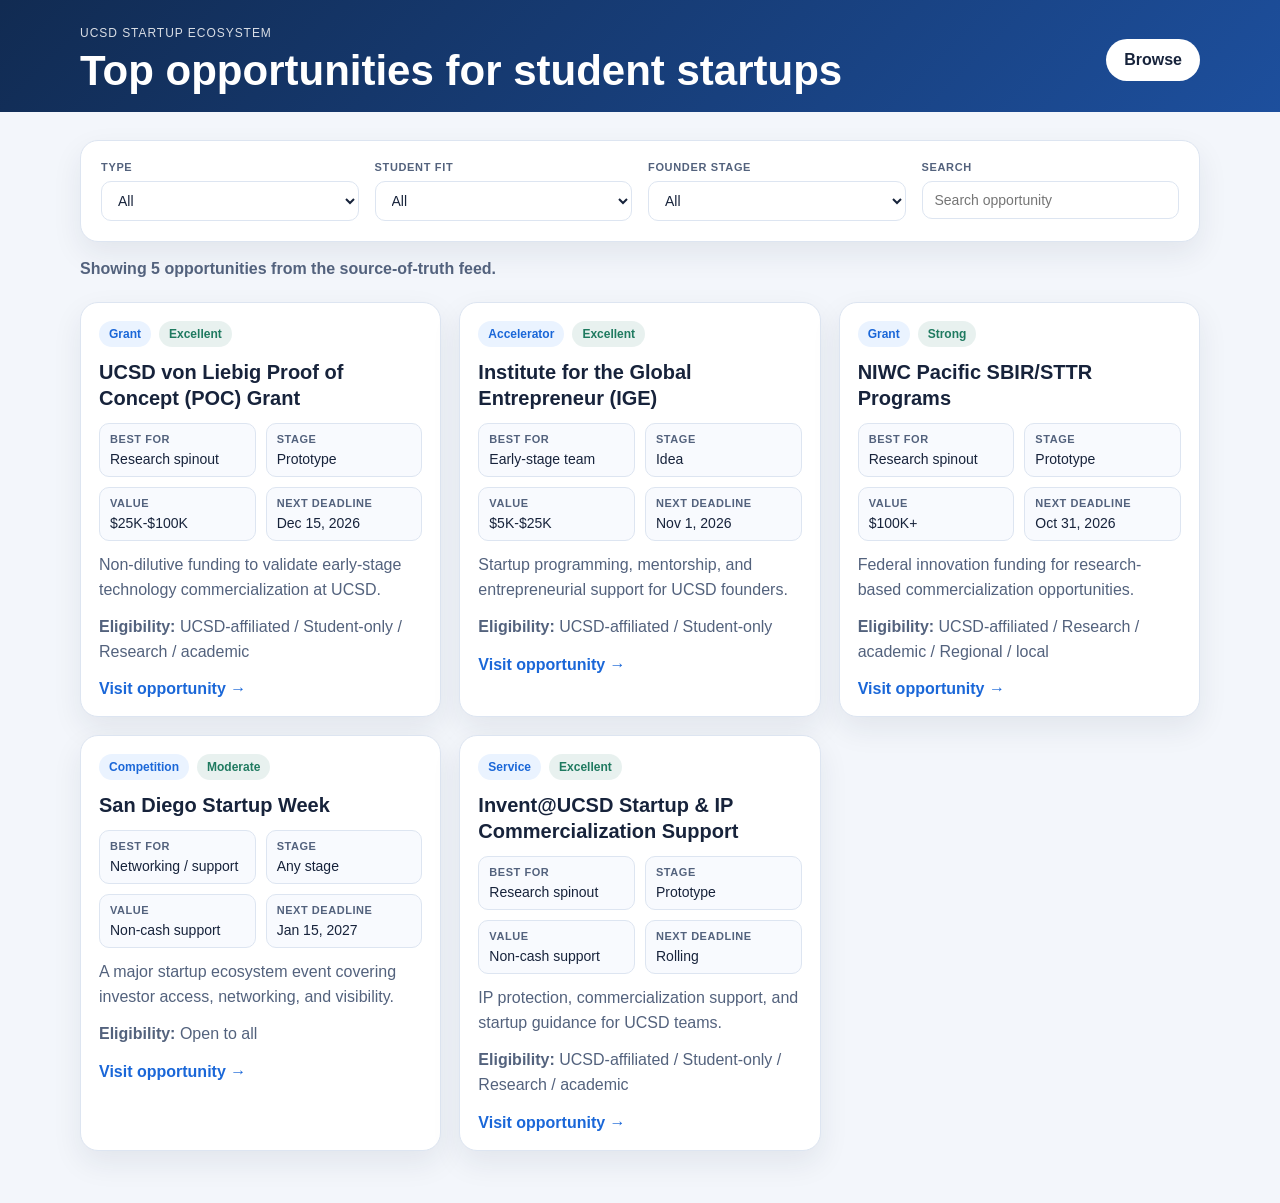
==== index.html @ 56bc6156 "Move Pages site files to repo root" ====
<!DOCTYPE html>
<html lang="en">
  <head>
    <meta charset="UTF-8" />
    <meta name="viewport" content="width=device-width, initial-scale=1.0" />
    <title>UCSD Startup Opportunities</title>
    <meta
      name="description"
      content="Top startup funding, accelerator, and resource opportunities for UCSD student founders."
    />
    <link rel="stylesheet" href="styles.css" />
  </head>
  <body>
    <header class="topbar">
      <div class="container topbar-inner">
        <div>
          <p class="eyebrow">UCSD Startup Ecosystem</p>
          <h1>Top opportunities for student startups</h1>
        </div>
        <a class="button" href="#opportunities">Browse</a>
      </div>
    </header>

    <main class="container">
      <section class="panel controls" aria-label="Opportunity filters">
        <div class="control-group">
          <label for="typeFilter">Type</label>
          <select id="typeFilter">
            <option value="all">All</option>
          </select>
        </div>

        <div class="control-group">
          <label for="fitFilter">Student fit</label>
          <select id="fitFilter">
            <option value="all">All</option>
            <option value="Excellent">Excellent</option>
            <option value="Strong">Strong</option>
            <option value="Moderate">Moderate</option>
          </select>
        </div>

        <div class="control-group">
          <label for="stageFilter">Founder stage</label>
          <select id="stageFilter">
            <option value="all">All</option>
            <option value="Idea">Idea</option>
            <option value="Prototype">Prototype</option>
            <option value="Traction">Traction</option>
            <option value="Any stage">Any stage</option>
          </select>
        </div>

        <div class="control-group">
          <label for="searchInput">Search</label>
          <input id="searchInput" type="text" placeholder="Search opportunity" />
        </div>
      </section>

      <div id="status" class="status" aria-live="polite"></div>
      <section id="opportunities" class="cards" aria-live="polite"></section>
    </main>

    <script src="app.js"></script>
  </body>
</html>
---- styles.css ----
:root {
  --bg: #f3f6fb;
  --panel: #ffffff;
  --ink: #17233b;
  --muted: #53627d;
  --line: #dde5f1;
  --accent: #1a67d8;
  --accent-soft: #eaf3ff;
  --success: #1f7a60;
  --shadow: 0 12px 30px rgba(22, 34, 58, 0.08);
}

* { box-sizing: border-box; }

html { scroll-behavior: smooth; }

body {
  margin: 0;
  font-family: Arial, Helvetica, sans-serif;
  background: var(--bg);
  color: var(--ink);
}

.container {
  width: min(1120px, calc(100% - 32px));
  margin: 0 auto;
}

.topbar {
  background: linear-gradient(135deg, #112b52, #1d4f9d);
  color: white;
  padding: 26px 0 18px;
}

.topbar-inner {
  display: flex;
  align-items: center;
  justify-content: space-between;
  gap: 18px;
}

.eyebrow {
  margin: 0 0 8px;
  text-transform: uppercase;
  letter-spacing: 0.08em;
  font-size: 12px;
  opacity: 0.84;
}

h1 {
  margin: 0;
  font-size: clamp(28px, 4vw, 42px);
  line-height: 1.1;
}

.button {
  display: inline-block;
  text-decoration: none;
  background: white;
  color: var(--ink);
  font-weight: 700;
  border-radius: 999px;
  padding: 12px 18px;
}

main {
  padding: 28px 0 52px;
}

.panel {
  background: var(--panel);
  border: 1px solid var(--line);
  border-radius: 18px;
  box-shadow: var(--shadow);
}

.controls {
  display: grid;
  grid-template-columns: repeat(4, minmax(170px, 1fr));
  gap: 16px;
  padding: 20px;
  margin-bottom: 18px;
}

.control-group {
  display: flex;
  flex-direction: column;
  gap: 8px;
}

label {
  font-size: 11px;
  font-weight: 700;
  letter-spacing: 0.06em;
  text-transform: uppercase;
  color: var(--muted);
}

select, input {
  width: 100%;
  padding: 10px 12px;
  border: 1px solid var(--line);
  border-radius: 10px;
  background: white;
  color: var(--ink);
  font-size: 14px;
}

.status {
  min-height: 24px;
  color: var(--muted);
  font-weight: 600;
  margin-bottom: 18px;
}

.cards {
  display: grid;
  grid-template-columns: repeat(auto-fit, minmax(280px, 1fr));
  gap: 18px;
}

.card {
  background: var(--panel);
  border: 1px solid var(--line);
  border-radius: 18px;
  padding: 18px;
  box-shadow: var(--shadow);
}

.tag-row {
  display: flex;
  flex-wrap: wrap;
  gap: 8px;
  margin-bottom: 12px;
}

.tag {
  display: inline-flex;
  align-items: center;
  padding: 6px 10px;
  border-radius: 999px;
  font-size: 12px;
  font-weight: 700;
  background: var(--accent-soft);
  color: var(--accent);
}

.tag.success {
  background: rgba(31, 122, 96, 0.1);
  color: var(--success);
}

.card h2 {
  margin: 0 0 12px;
  font-size: 20px;
  line-height: 1.3;
}

.meta {
  display: grid;
  grid-template-columns: repeat(2, minmax(0, 1fr));
  gap: 10px;
  margin: 12px 0;
}

.meta div {
  background: #f8fafe;
  border: 1px solid var(--line);
  border-radius: 10px;
  padding: 9px 10px;
  font-size: 14px;
}

.meta strong {
  display: block;
  margin-bottom: 6px;
  color: var(--muted);
  font-size: 11px;
  letter-spacing: 0.05em;
  text-transform: uppercase;
}

.card p {
  margin: 12px 0 0;
  color: var(--muted);
  line-height: 1.55;
}

.card a {
  display: inline-block;
  margin-top: 16px;
  color: var(--accent);
  font-weight: 700;
  text-decoration: none;
}

.empty {
  background: var(--panel);
  border: 1px solid var(--line);
  border-radius: 18px;
  padding: 24px;
  color: var(--muted);
  box-shadow: var(--shadow);
}

@media (max-width: 720px) {
  .controls { grid-template-columns: 1fr; }
  .topbar-inner {
    flex-direction: column;
    align-items: flex-start;
  }
}
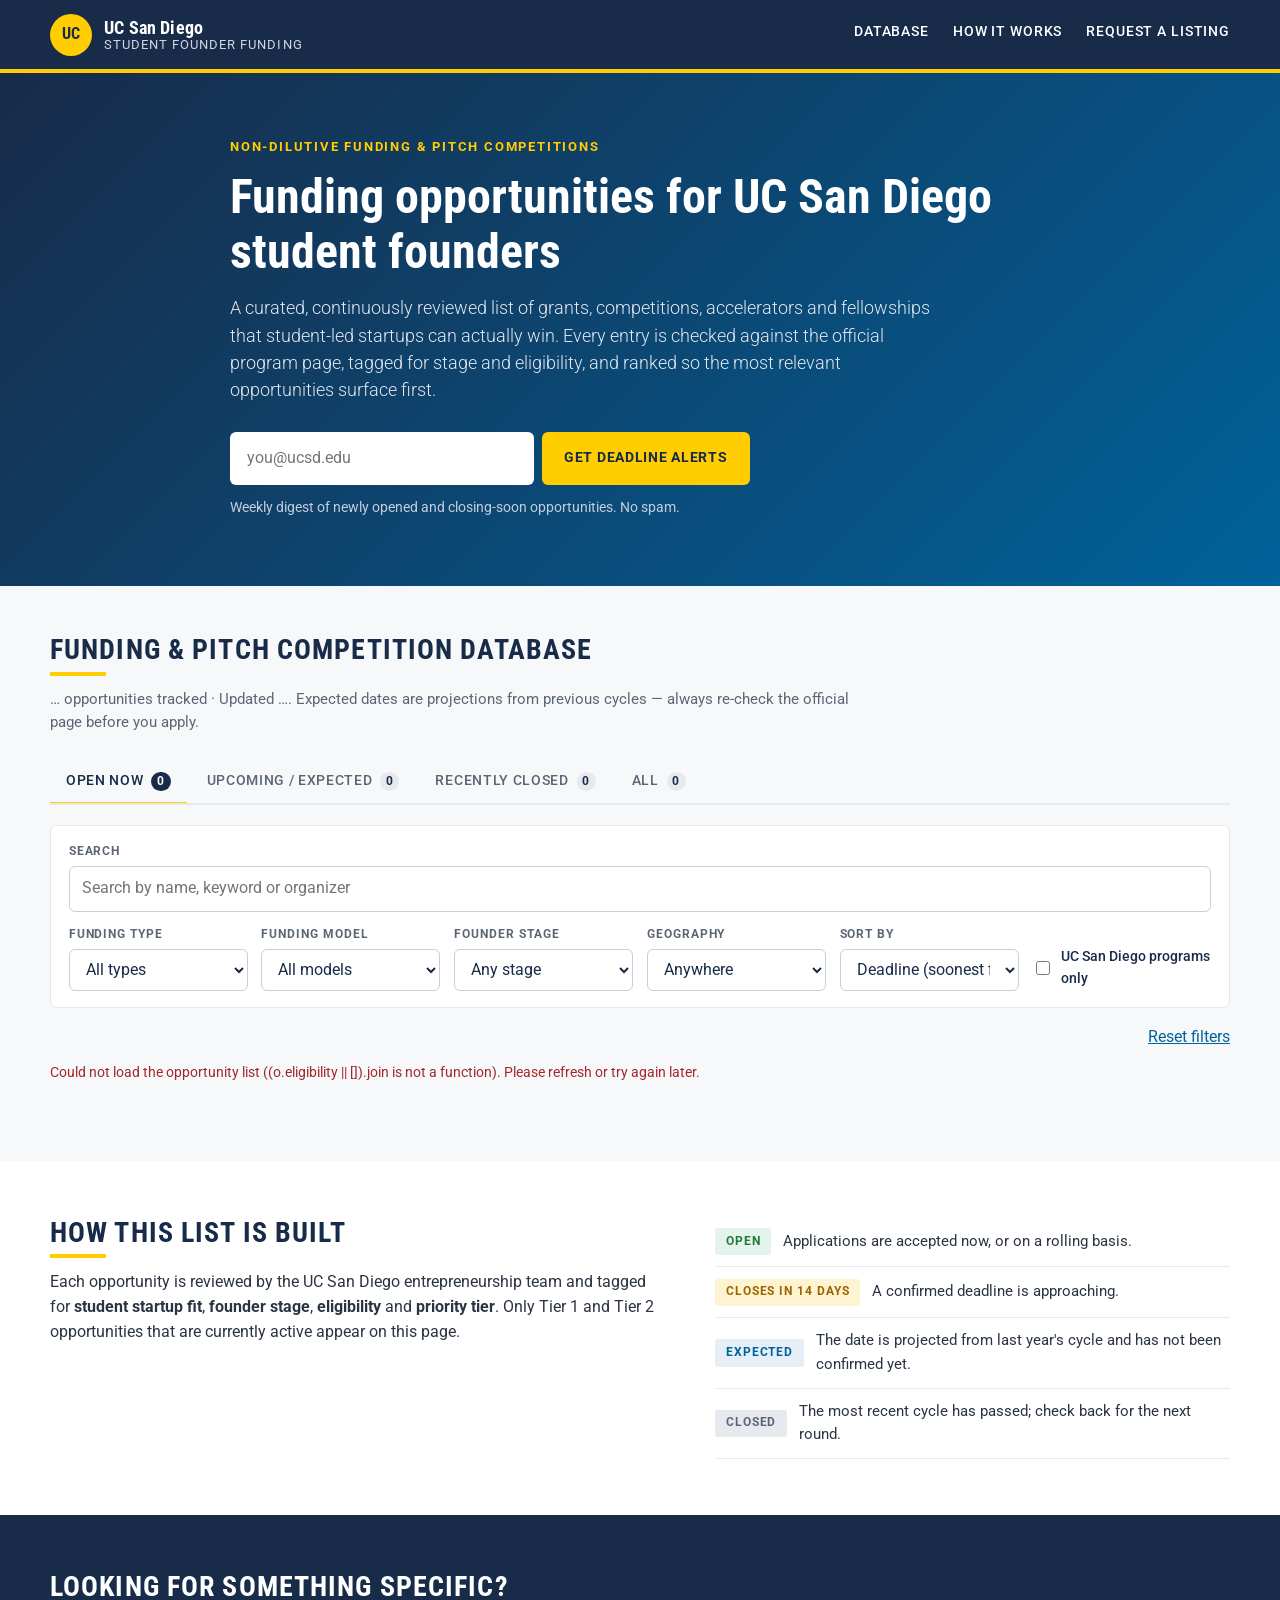
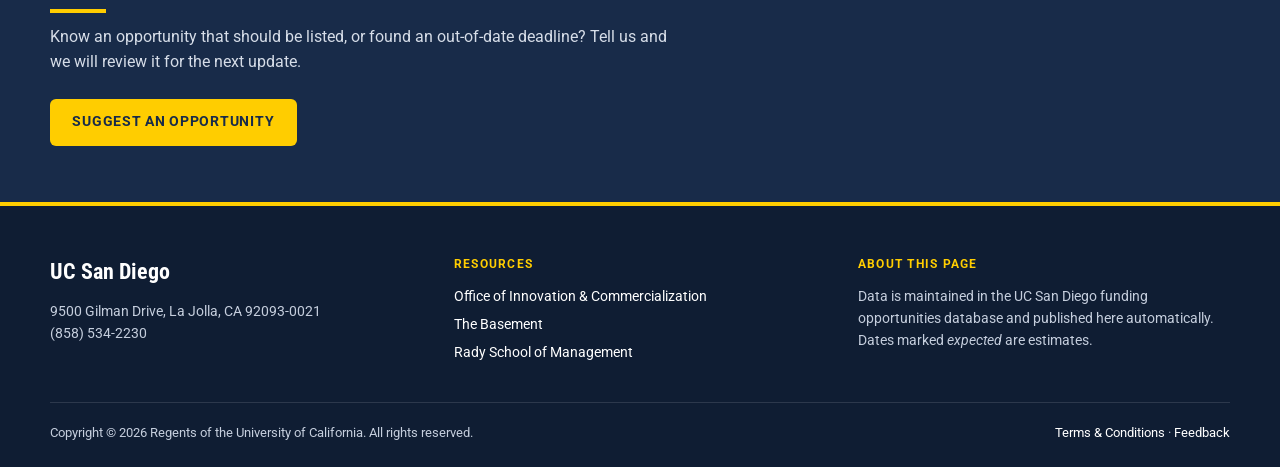
==== commit cfae906e: "Redesign site with UC San Diego branding and StudentFounderHQ-style database view; add real data exp" ====
--- a/index.html
+++ b/index.html
@@ -1,66 +1,163 @@
 <!DOCTYPE html>
 <html lang="en">
-  <head>
-    <meta charset="UTF-8" />
-    <meta name="viewport" content="width=device-width, initial-scale=1.0" />
-    <title>UCSD Startup Opportunities</title>
-    <meta
-      name="description"
-      content="Top startup funding, accelerator, and resource opportunities for UCSD student founders."
-    />
-    <link rel="stylesheet" href="styles.css" />
-  </head>
-  <body>
-    <header class="topbar">
+<head>
+  <meta charset="UTF-8" />
+  <meta name="viewport" content="width=device-width, initial-scale=1.0" />
+  <title>Student Founder Funding Opportunities | UC San Diego</title>
+  <meta name="description" content="Curated grants, pitch competitions, accelerators and fellowships for UC San Diego student founders. Updated from the UC San Diego opportunities database." />
+  <link rel="preconnect" href="https://fonts.googleapis.com" />
+  <link href="https://fonts.googleapis.com/css2?family=Roboto:wght@300;400;500;700&family=Roboto+Condensed:wght@400;700&display=swap" rel="stylesheet" />
+  <link rel="stylesheet" href="styles.css" />
+</head>
+<body>
+  <a class="skip-link" href="#database">Skip to opportunities</a>
+
+  <header class="site-header">
+    <div class="topbar">
       <div class="container topbar-inner">
-        <div>
-          <p class="eyebrow">UCSD Startup Ecosystem</p>
-          <h1>Top opportunities for student startups</h1>
-        </div>
-        <a class="button" href="#opportunities">Browse</a>
+        <a class="brand" href="https://ucsd.edu" target="_blank" rel="noopener">
+          <span class="brand-mark" aria-hidden="true">UC</span>
+          <span class="brand-text"><strong>UC San Diego</strong><span>Student Founder Funding</span></span>
+        </a>
+        <nav class="topnav" aria-label="Primary">
+          <a href="#database">Database</a>
+          <a href="#how-it-works">How it works</a>
+          <a href="#request">Request a listing</a>
+        </nav>
       </div>
-    </header>
+    </div>
+  </header>
 
-    <main class="container">
-      <section class="panel controls" aria-label="Opportunity filters">
-        <div class="control-group">
-          <label for="typeFilter">Type</label>
-          <select id="typeFilter">
-            <option value="all">All</option>
-          </select>
+  <section class="hero">
+    <div class="container hero-inner">
+      <p class="hero-kicker">Non-dilutive funding &amp; pitch competitions</p>
+      <h1>Funding opportunities for UC San Diego student founders</h1>
+      <p class="hero-lead">
+        A curated, continuously reviewed list of grants, competitions, accelerators and fellowships that
+        student-led startups can actually win. Every entry is checked against the official program page,
+        tagged for stage and eligibility, and ranked so the most relevant opportunities surface first.
+      </p>
+      <form class="signup" id="signupForm" action="#" novalidate>
+        <label class="sr-only" for="signupEmail">Email address</label>
+        <input id="signupEmail" type="email" placeholder="you@ucsd.edu" autocomplete="email" required />
+        <button type="submit">Get deadline alerts</button>
+      </form>
+      <p class="hero-note" id="signupNote">Weekly digest of newly opened and closing-soon opportunities. No spam.</p>
+    </div>
+  </section>
+
+  <main>
+    <section id="database" class="database">
+      <div class="container">
+        <div class="section-head">
+          <h2>Funding &amp; Pitch Competition Database</h2>
+          <p class="section-meta">
+            <span id="trackedCount">…</span> opportunities tracked · Updated <span id="updatedAt">…</span>.
+            Expected dates are projections from previous cycles — always re-check the official page before you apply.
+          </p>
         </div>
 
-        <div class="control-group">
-          <label for="fitFilter">Student fit</label>
-          <select id="fitFilter">
-            <option value="all">All</option>
-            <option value="Excellent">Excellent</option>
-            <option value="Strong">Strong</option>
-            <option value="Moderate">Moderate</option>
-          </select>
+        <div class="status-tabs" role="tablist" aria-label="Opportunity status">
+          <button class="tab is-active" role="tab" data-status="open" aria-selected="true">Open now <span class="count" id="countOpen">0</span></button>
+          <button class="tab" role="tab" data-status="upcoming" aria-selected="false">Upcoming / expected <span class="count" id="countUpcoming">0</span></button>
+          <button class="tab" role="tab" data-status="closed" aria-selected="false">Recently closed <span class="count" id="countClosed">0</span></button>
+          <button class="tab" role="tab" data-status="all" aria-selected="false">All <span class="count" id="countAll">0</span></button>
         </div>
 
-        <div class="control-group">
-          <label for="stageFilter">Founder stage</label>
-          <select id="stageFilter">
-            <option value="all">All</option>
-            <option value="Idea">Idea</option>
-            <option value="Prototype">Prototype</option>
-            <option value="Traction">Traction</option>
-            <option value="Any stage">Any stage</option>
-          </select>
+        <div class="toolbar">
+          <div class="field field-search">
+            <label for="searchInput">Search</label>
+            <input id="searchInput" type="search" placeholder="Search by name, keyword or organizer" />
+          </div>
+          <div class="field">
+            <label for="typeFilter">Funding type</label>
+            <select id="typeFilter"><option value="">All types</option></select>
+          </div>
+          <div class="field">
+            <label for="modelFilter">Funding model</label>
+            <select id="modelFilter"><option value="">All models</option></select>
+          </div>
+          <div class="field">
+            <label for="stageFilter">Founder stage</label>
+            <select id="stageFilter"><option value="">Any stage</option></select>
+          </div>
+          <div class="field">
+            <label for="geoFilter">Geography</label>
+            <select id="geoFilter"><option value="">Anywhere</option></select>
+          </div>
+          <div class="field">
+            <label for="sortSelect">Sort by</label>
+            <select id="sortSelect">
+              <option value="deadline">Deadline (soonest first)</option>
+              <option value="relevance">Relevance to UCSD students</option>
+              <option value="amount">Funding amount (highest)</option>
+              <option value="title">Name (A–Z)</option>
+            </select>
+          </div>
+          <div class="field field-toggle">
+            <label class="checkbox"><input type="checkbox" id="ucsdOnly" /> UC San Diego programs only</label>
+          </div>
         </div>
 
-        <div class="control-group">
-          <label for="searchInput">Search</label>
-          <input id="searchInput" type="text" placeholder="Search opportunity" />
+        <div class="results-bar">
+          <p id="resultsCount" class="results-count">Loading…</p>
+          <button class="link-button" id="resetFilters" type="button">Reset filters</button>
         </div>
-      </section>
 
-      <div id="status" class="status" aria-live="polite"></div>
-      <section id="opportunities" class="cards" aria-live="polite"></section>
-    </main>
+        <div id="status" class="status" role="status" aria-live="polite"></div>
+        <div id="opportunities" class="cards" aria-live="polite"></div>
+      </div>
+    </section>
 
-    <script src="app.js"></script>
-  </body>
+    <section id="how-it-works" class="how">
+      <div class="container how-grid">
+        <div>
+          <h2>How this list is built</h2>
+          <p>Each opportunity is reviewed by the UC San Diego entrepreneurship team and tagged for <strong>student startup fit</strong>, <strong>founder stage</strong>, <strong>eligibility</strong> and <strong>priority tier</strong>. Only Tier 1 and Tier 2 opportunities that are currently active appear on this page.</p>
+        </div>
+        <ul class="how-list">
+          <li><span class="badge badge-open">Open</span> Applications are accepted now, or on a rolling basis.</li>
+          <li><span class="badge badge-soon">Closes in 14 days</span> A confirmed deadline is approaching.</li>
+          <li><span class="badge badge-expected">Expected</span> The date is projected from last year's cycle and has not been confirmed yet.</li>
+          <li><span class="badge badge-closed">Closed</span> The most recent cycle has passed; check back for the next round.</li>
+        </ul>
+      </div>
+    </section>
+
+    <section id="request" class="request">
+      <div class="container request-inner">
+        <h2>Looking for something specific?</h2>
+        <p>Know an opportunity that should be listed, or found an out-of-date deadline? Tell us and we will review it for the next update.</p>
+        <a class="button button-gold" href="mailto:innovation@ucsd.edu?subject=Funding%20opportunity%20suggestion">Suggest an opportunity</a>
+      </div>
+    </section>
+  </main>
+
+  <footer class="site-footer">
+    <div class="container footer-grid">
+      <div>
+        <p class="footer-brand">UC San Diego</p>
+        <p>9500 Gilman Drive, La Jolla, CA 92093-0021<br />(858) 534-2230</p>
+      </div>
+      <div>
+        <p class="footer-heading">Resources</p>
+        <ul>
+          <li><a href="https://innovation.ucsd.edu" target="_blank" rel="noopener">Office of Innovation &amp; Commercialization</a></li>
+          <li><a href="https://thebasement.ucsd.edu" target="_blank" rel="noopener">The Basement</a></li>
+          <li><a href="https://rady.ucsd.edu" target="_blank" rel="noopener">Rady School of Management</a></li>
+        </ul>
+      </div>
+      <div>
+        <p class="footer-heading">About this page</p>
+        <p>Data is maintained in the UC San Diego funding opportunities database and published here automatically. Dates marked <em>expected</em> are estimates.</p>
+      </div>
+    </div>
+    <div class="container footer-legal">
+      <p>Copyright © 2026 Regents of the University of California. All rights reserved.</p>
+      <p><a href="https://ucsd.edu/about/terms-of-use.html" target="_blank" rel="noopener">Terms &amp; Conditions</a> · <a href="https://ucsd.edu/about/feedback.html" target="_blank" rel="noopener">Feedback</a></p>
+    </div>
+  </footer>
+
+  <script src="app.js"></script>
+</body>
 </html>
--- a/styles.css
+++ b/styles.css
@@ -1,212 +1,214 @@
+/* UC San Diego brand palette (ucsd.edu) */
 :root {
-  --bg: #f3f6fb;
-  --panel: #ffffff;
-  --ink: #17233b;
-  --muted: #53627d;
-  --line: #dde5f1;
-  --accent: #1a67d8;
-  --accent-soft: #eaf3ff;
-  --success: #1f7a60;
-  --shadow: 0 12px 30px rgba(22, 34, 58, 0.08);
+  --ucsd-navy: #182b49;
+  --ucsd-navy-dark: #0f1d33;
+  --ucsd-blue: #00629b;
+  --ucsd-blue-light: #006a96;
+  --ucsd-gold: #ffcd00;
+  --ucsd-yellow: #f2c000;
+  --ucsd-sand: #f5f0e1;
+  --ucsd-gray-100: #f7f8fa;
+  --ucsd-gray-200: #e6e9ee;
+  --ucsd-gray-400: #9aa3b0;
+  --ucsd-gray-600: #5c6675;
+  --ucsd-gray-800: #2b3442;
+  --text: #182b49;
+  --success: #1f7a3d;
+  --success-bg: #e5f4ea;
+  --warning: #9a6400;
+  --warning-bg: #fff4d1;
+  --danger: #a1272b;
+  --danger-bg: #fbe8e9;
+  --muted: #5c6675;
+  --radius: 6px;
+  --shadow: 0 1px 3px rgba(24, 43, 73, 0.08), 0 6px 18px rgba(24, 43, 73, 0.06);
+  --font-body: "Roboto", "Helvetica Neue", Arial, sans-serif;
+  --font-heading: "Roboto Condensed", "Roboto", Arial, sans-serif;
 }
 
 * { box-sizing: border-box; }
-
 html { scroll-behavior: smooth; }
-
 body {
   margin: 0;
-  font-family: Arial, Helvetica, sans-serif;
-  background: var(--bg);
-  color: var(--ink);
-}
-
-.container {
-  width: min(1120px, calc(100% - 32px));
-  margin: 0 auto;
-}
-
-.topbar {
-  background: linear-gradient(135deg, #112b52, #1d4f9d);
-  color: white;
-  padding: 26px 0 18px;
-}
-
-.topbar-inner {
-  display: flex;
-  align-items: center;
-  justify-content: space-between;
-  gap: 18px;
-}
-
-.eyebrow {
-  margin: 0 0 8px;
-  text-transform: uppercase;
-  letter-spacing: 0.08em;
-  font-size: 12px;
-  opacity: 0.84;
-}
-
-h1 {
-  margin: 0;
-  font-size: clamp(28px, 4vw, 42px);
-  line-height: 1.1;
-}
-
-.button {
-  display: inline-block;
-  text-decoration: none;
-  background: white;
-  color: var(--ink);
-  font-weight: 700;
-  border-radius: 999px;
-  padding: 12px 18px;
-}
-
-main {
-  padding: 28px 0 52px;
-}
-
-.panel {
-  background: var(--panel);
-  border: 1px solid var(--line);
-  border-radius: 18px;
-  box-shadow: var(--shadow);
-}
-
-.controls {
-  display: grid;
-  grid-template-columns: repeat(4, minmax(170px, 1fr));
-  gap: 16px;
-  padding: 20px;
-  margin-bottom: 18px;
-}
-
-.control-group {
-  display: flex;
-  flex-direction: column;
-  gap: 8px;
-}
-
-label {
-  font-size: 11px;
-  font-weight: 700;
-  letter-spacing: 0.06em;
-  text-transform: uppercase;
-  color: var(--muted);
-}
-
-select, input {
-  width: 100%;
-  padding: 10px 12px;
-  border: 1px solid var(--line);
-  border-radius: 10px;
-  background: white;
-  color: var(--ink);
-  font-size: 14px;
-}
-
-.status {
-  min-height: 24px;
-  color: var(--muted);
-  font-weight: 600;
-  margin-bottom: 18px;
-}
-
-.cards {
-  display: grid;
-  grid-template-columns: repeat(auto-fit, minmax(280px, 1fr));
-  gap: 18px;
-}
-
+  font-family: var(--font-body);
+  color: var(--text);
+  background: #fff;
+  line-height: 1.55;
+  -webkit-font-smoothing: antialiased;
+}
+a { color: var(--ucsd-blue); }
+a:hover { color: var(--ucsd-navy); }
+h1, h2, h3 { font-family: var(--font-heading); margin: 0; line-height: 1.15; }
+p { margin: 0 0 0.75rem; }
+ul { margin: 0; padding: 0; list-style: none; }
+button, input, select { font: inherit; }
+
+.container { width: min(1180px, 100% - 2.5rem); margin: 0 auto; }
+.sr-only { position: absolute; width: 1px; height: 1px; overflow: hidden; clip: rect(0 0 0 0); white-space: nowrap; }
+.skip-link { position: absolute; left: -999px; top: 0; background: var(--ucsd-gold); color: var(--ucsd-navy); padding: 0.5rem 1rem; z-index: 100; }
+.skip-link:focus { left: 0; }
+
+/* Header */
+.site-header { background: var(--ucsd-navy); border-bottom: 4px solid var(--ucsd-gold); }
+.topbar-inner { display: flex; align-items: center; justify-content: space-between; gap: 1.5rem; padding: 0.85rem 0; }
+.brand { display: flex; align-items: center; gap: 0.75rem; color: #fff; text-decoration: none; }
+.brand-mark {
+  display: inline-flex; align-items: center; justify-content: center;
+  width: 42px; height: 42px; border-radius: 50%;
+  background: var(--ucsd-gold); color: var(--ucsd-navy);
+  font-family: var(--font-heading); font-weight: 700; font-size: 1rem;
+}
+.brand-text { display: flex; flex-direction: column; line-height: 1.15; }
+.brand-text strong { font-family: var(--font-heading); font-size: 1.15rem; letter-spacing: 0.01em; }
+.brand-text span { font-size: 0.8rem; color: #cfd6e2; text-transform: uppercase; letter-spacing: 0.08em; }
+.topnav { display: flex; gap: 1.5rem; }
+.topnav a { color: #fff; text-decoration: none; font-size: 0.9rem; text-transform: uppercase; letter-spacing: 0.06em; font-weight: 500; padding-bottom: 2px; border-bottom: 2px solid transparent; }
+.topnav a:hover { border-bottom-color: var(--ucsd-gold); color: #fff; }
+
+/* Hero */
+.hero {
+  background: linear-gradient(135deg, var(--ucsd-navy) 0%, var(--ucsd-blue) 100%);
+  color: #fff;
+  padding: 4rem 0 3.5rem;
+}
+.hero-inner { max-width: 820px; }
+.hero-kicker { text-transform: uppercase; letter-spacing: 0.14em; font-size: 0.8rem; font-weight: 700; color: var(--ucsd-gold); margin-bottom: 0.75rem; }
+.hero h1 { font-size: clamp(2rem, 4vw, 3rem); font-weight: 700; margin-bottom: 1rem; }
+.hero-lead { font-size: 1.1rem; color: #e3e8f0; max-width: 700px; margin-bottom: 1.75rem; font-weight: 300; }
+.signup { display: flex; gap: 0.5rem; max-width: 520px; flex-wrap: wrap; }
+.signup input {
+  flex: 1 1 260px; padding: 0.8rem 1rem; border: 1px solid transparent; border-radius: var(--radius);
+  font-size: 1rem; color: var(--text);
+}
+.signup input:focus { outline: 3px solid var(--ucsd-gold); outline-offset: 1px; }
+.signup button, .button {
+  display: inline-block; padding: 0.8rem 1.4rem; border: none; border-radius: var(--radius);
+  background: var(--ucsd-gold); color: var(--ucsd-navy); font-weight: 700; cursor: pointer;
+  text-decoration: none; text-transform: uppercase; letter-spacing: 0.05em; font-size: 0.9rem;
+}
+.signup button:hover, .button:hover { background: #ffd93d; color: var(--ucsd-navy); }
+.hero-note { font-size: 0.85rem; color: #c5cedd; margin-top: 0.75rem; }
+.hero-note.is-success { color: var(--ucsd-gold); font-weight: 500; }
+
+/* Database section */
+.database { padding: 3rem 0 4rem; background: var(--ucsd-gray-100); }
+.section-head { margin-bottom: 1.5rem; }
+.section-head h2, .how h2, .request h2 {
+  font-size: 1.75rem; text-transform: uppercase; letter-spacing: 0.04em; color: var(--ucsd-navy);
+  position: relative; padding-bottom: 0.6rem; margin-bottom: 0.75rem;
+}
+.section-head h2::after, .how h2::after, .request h2::after {
+  content: ""; position: absolute; left: 0; bottom: 0; width: 56px; height: 4px; background: var(--ucsd-gold);
+}
+.section-meta { color: var(--muted); font-size: 0.95rem; max-width: 820px; }
+
+.status-tabs { display: flex; gap: 0.25rem; border-bottom: 2px solid var(--ucsd-gray-200); margin-bottom: 1.25rem; overflow-x: auto; }
+.tab {
+  background: none; border: none; border-bottom: 3px solid transparent; margin-bottom: -2px;
+  padding: 0.7rem 1rem; color: var(--muted); font-weight: 500; cursor: pointer; white-space: nowrap;
+  text-transform: uppercase; letter-spacing: 0.05em; font-size: 0.85rem;
+}
+.tab:hover { color: var(--ucsd-navy); }
+.tab.is-active { color: var(--ucsd-navy); border-bottom-color: var(--ucsd-gold); }
+.tab .count { display: inline-block; min-width: 1.6em; padding: 0 0.4em; margin-left: 0.35em; border-radius: 999px; background: var(--ucsd-gray-200); color: var(--ucsd-navy); font-size: 0.75rem; font-weight: 700; text-align: center; }
+.tab.is-active .count { background: var(--ucsd-navy); color: #fff; }
+
+.toolbar {
+  display: grid; grid-template-columns: repeat(auto-fit, minmax(170px, 1fr)); gap: 0.85rem;
+  background: #fff; border: 1px solid var(--ucsd-gray-200); border-radius: var(--radius); padding: 1rem 1.1rem;
+}
+.field { display: flex; flex-direction: column; gap: 0.3rem; }
+.field-search { grid-column: 1 / -1; }
+.field label { font-size: 0.75rem; text-transform: uppercase; letter-spacing: 0.08em; font-weight: 700; color: var(--ucsd-gray-600); }
+.field input, .field select {
+  padding: 0.6rem 0.75rem; border: 1px solid #c8cfd9; border-radius: var(--radius); background: #fff; color: var(--text);
+}
+.field input:focus, .field select:focus { outline: 2px solid var(--ucsd-blue); outline-offset: 1px; }
+.field-toggle { justify-content: flex-end; }
+.checkbox { display: flex; align-items: center; gap: 0.5rem; text-transform: none !important; letter-spacing: 0 !important; font-weight: 500 !important; font-size: 0.9rem !important; color: var(--text) !important; cursor: pointer; }
+.checkbox input { width: 1rem; height: 1rem; accent-color: var(--ucsd-navy); }
+
+.results-bar { display: flex; justify-content: space-between; align-items: center; margin: 1.1rem 0 0.75rem; }
+.results-count { margin: 0; color: var(--muted); font-size: 0.95rem; }
+.link-button { background: none; border: none; color: var(--ucsd-blue); cursor: pointer; text-decoration: underline; padding: 0; }
+.status { color: var(--muted); font-size: 0.9rem; margin-bottom: 0.75rem; }
+.status.is-error { color: var(--danger); }
+
+/* Cards */
+.cards { display: grid; gap: 1rem; }
 .card {
-  background: var(--panel);
-  border: 1px solid var(--line);
-  border-radius: 18px;
-  padding: 18px;
-  box-shadow: var(--shadow);
-}
-
-.tag-row {
-  display: flex;
-  flex-wrap: wrap;
-  gap: 8px;
-  margin-bottom: 12px;
-}
-
-.tag {
-  display: inline-flex;
-  align-items: center;
-  padding: 6px 10px;
-  border-radius: 999px;
-  font-size: 12px;
-  font-weight: 700;
-  background: var(--accent-soft);
-  color: var(--accent);
-}
-
-.tag.success {
-  background: rgba(31, 122, 96, 0.1);
-  color: var(--success);
-}
-
-.card h2 {
-  margin: 0 0 12px;
-  font-size: 20px;
-  line-height: 1.3;
-}
-
-.meta {
-  display: grid;
-  grid-template-columns: repeat(2, minmax(0, 1fr));
-  gap: 10px;
-  margin: 12px 0;
-}
-
-.meta div {
-  background: #f8fafe;
-  border: 1px solid var(--line);
-  border-radius: 10px;
-  padding: 9px 10px;
-  font-size: 14px;
-}
-
-.meta strong {
-  display: block;
-  margin-bottom: 6px;
-  color: var(--muted);
-  font-size: 11px;
-  letter-spacing: 0.05em;
-  text-transform: uppercase;
-}
-
-.card p {
-  margin: 12px 0 0;
-  color: var(--muted);
-  line-height: 1.55;
-}
-
-.card a {
-  display: inline-block;
-  margin-top: 16px;
-  color: var(--accent);
-  font-weight: 700;
-  text-decoration: none;
-}
-
-.empty {
-  background: var(--panel);
-  border: 1px solid var(--line);
-  border-radius: 18px;
-  padding: 24px;
-  color: var(--muted);
-  box-shadow: var(--shadow);
-}
-
-@media (max-width: 720px) {
-  .controls { grid-template-columns: 1fr; }
-  .topbar-inner {
-    flex-direction: column;
-    align-items: flex-start;
-  }
-}
+  background: #fff; border: 1px solid var(--ucsd-gray-200); border-left: 5px solid var(--ucsd-navy);
+  border-radius: var(--radius); padding: 1.35rem 1.5rem; box-shadow: var(--shadow);
+}
+.card.is-closed { border-left-color: var(--ucsd-gray-400); opacity: 0.85; }
+.card.is-soon { border-left-color: var(--ucsd-gold); }
+.card-head { display: flex; justify-content: space-between; align-items: flex-start; gap: 1rem; flex-wrap: wrap; }
+.card-title { font-size: 1.3rem; color: var(--ucsd-navy); }
+.card-title a { color: inherit; text-decoration: none; }
+.card-title a:hover { text-decoration: underline; }
+.card-org { color: var(--muted); font-size: 0.9rem; margin-top: 0.15rem; }
+.badge {
+  display: inline-block; padding: 0.3rem 0.65rem; border-radius: 3px; font-size: 0.72rem; font-weight: 700;
+  text-transform: uppercase; letter-spacing: 0.08em; white-space: nowrap;
+}
+.badge-open { background: var(--success-bg); color: var(--success); }
+.badge-soon { background: var(--warning-bg); color: var(--warning); }
+.badge-expected { background: #e6eef7; color: var(--ucsd-blue); }
+.badge-closed { background: var(--ucsd-gray-200); color: var(--ucsd-gray-600); }
+.badge-ucsd { background: var(--ucsd-navy); color: var(--ucsd-gold); }
+.badge-group { display: flex; gap: 0.4rem; flex-wrap: wrap; }
+
+.card-summary { margin: 0.85rem 0 1rem; color: var(--ucsd-gray-800); }
+
+.card-facts { display: grid; grid-template-columns: repeat(auto-fit, minmax(180px, 1fr)); gap: 0.75rem 1.5rem; padding: 0.9rem 0; border-top: 1px solid var(--ucsd-gray-200); border-bottom: 1px solid var(--ucsd-gray-200); }
+.fact-label { display: block; font-size: 0.7rem; text-transform: uppercase; letter-spacing: 0.1em; color: var(--ucsd-gray-600); font-weight: 700; margin-bottom: 0.15rem; }
+.fact-value { font-weight: 500; color: var(--ucsd-navy); }
+.fact-sub { display: block; font-size: 0.8rem; color: var(--muted); font-weight: 400; }
+
+.tags { display: flex; flex-wrap: wrap; gap: 0.4rem; margin: 0.9rem 0; }
+.tag { padding: 0.25rem 0.6rem; border-radius: 999px; background: var(--ucsd-gray-100); border: 1px solid var(--ucsd-gray-200); font-size: 0.78rem; color: var(--ucsd-gray-800); }
+.tag-model { background: #e6f2ea; border-color: #cfe5d6; color: var(--success); }
+.tag-fit { background: #fff6d6; border-color: #f2e3a3; color: var(--warning); }
+
+.eligibility h4 { margin: 0 0 0.4rem; font-size: 0.7rem; text-transform: uppercase; letter-spacing: 0.1em; color: var(--ucsd-gray-600); font-family: var(--font-body); }
+.eligibility ul { list-style: disc; padding-left: 1.2rem; color: var(--ucsd-gray-800); font-size: 0.93rem; }
+.eligibility li { margin-bottom: 0.2rem; }
+.eligibility li.is-hidden { display: none; }
+.eligibility-toggle { background: none; border: none; color: var(--ucsd-blue); cursor: pointer; padding: 0.2rem 0; font-size: 0.85rem; text-decoration: underline; }
+
+.card-foot { display: flex; justify-content: space-between; align-items: center; margin-top: 1rem; gap: 1rem; flex-wrap: wrap; }
+.card-link { font-weight: 700; color: var(--ucsd-blue); text-decoration: none; text-transform: uppercase; letter-spacing: 0.05em; font-size: 0.85rem; }
+.card-link:hover { text-decoration: underline; }
+.card-tier { font-size: 0.8rem; color: var(--muted); }
+
+.empty { background: #fff; border: 1px dashed var(--ucsd-gray-400); border-radius: var(--radius); padding: 2rem; text-align: center; color: var(--muted); }
+
+/* How it works */
+.how { padding: 3.5rem 0; background: #fff; }
+.how-grid { display: grid; grid-template-columns: 1.2fr 1fr; gap: 3rem; align-items: start; }
+.how p { color: var(--ucsd-gray-800); }
+.how-list li { display: flex; align-items: center; gap: 0.75rem; padding: 0.7rem 0; border-bottom: 1px solid var(--ucsd-gray-200); color: var(--ucsd-gray-800); font-size: 0.95rem; }
+.how-list .badge { flex-shrink: 0; }
+
+/* Request section */
+.request { background: var(--ucsd-navy); color: #fff; padding: 3.5rem 0; }
+.request h2 { color: #fff; }
+.request p { color: #d6dde8; max-width: 640px; margin-bottom: 1.5rem; }
+
+/* Footer */
+.site-footer { background: var(--ucsd-navy-dark); color: #c5cedd; font-size: 0.9rem; padding: 3rem 0 1.5rem; border-top: 4px solid var(--ucsd-gold); }
+.footer-grid { display: grid; grid-template-columns: repeat(auto-fit, minmax(240px, 1fr)); gap: 2rem; padding-bottom: 2rem; border-bottom: 1px solid rgba(255, 255, 255, 0.12); }
+.footer-brand { font-family: var(--font-heading); font-size: 1.4rem; color: #fff; font-weight: 700; }
+.footer-heading { text-transform: uppercase; letter-spacing: 0.1em; font-size: 0.78rem; font-weight: 700; color: var(--ucsd-gold); }
+.site-footer a { color: #fff; text-decoration: none; }
+.site-footer a:hover { text-decoration: underline; color: var(--ucsd-gold); }
+.site-footer li { margin-bottom: 0.35rem; }
+.footer-legal { display: flex; justify-content: space-between; flex-wrap: wrap; gap: 0.5rem; padding-top: 1.25rem; font-size: 0.82rem; }
+.footer-legal p { margin: 0; }
+
+@media (max-width: 760px) {
+  .topnav { display: none; }
+  .hero { padding: 3rem 0 2.5rem; }
+  .how-grid { grid-template-columns: 1fr; gap: 1.5rem; }
+  .card { padding: 1.1rem 1.1rem 1.1rem 1.2rem; }
+}
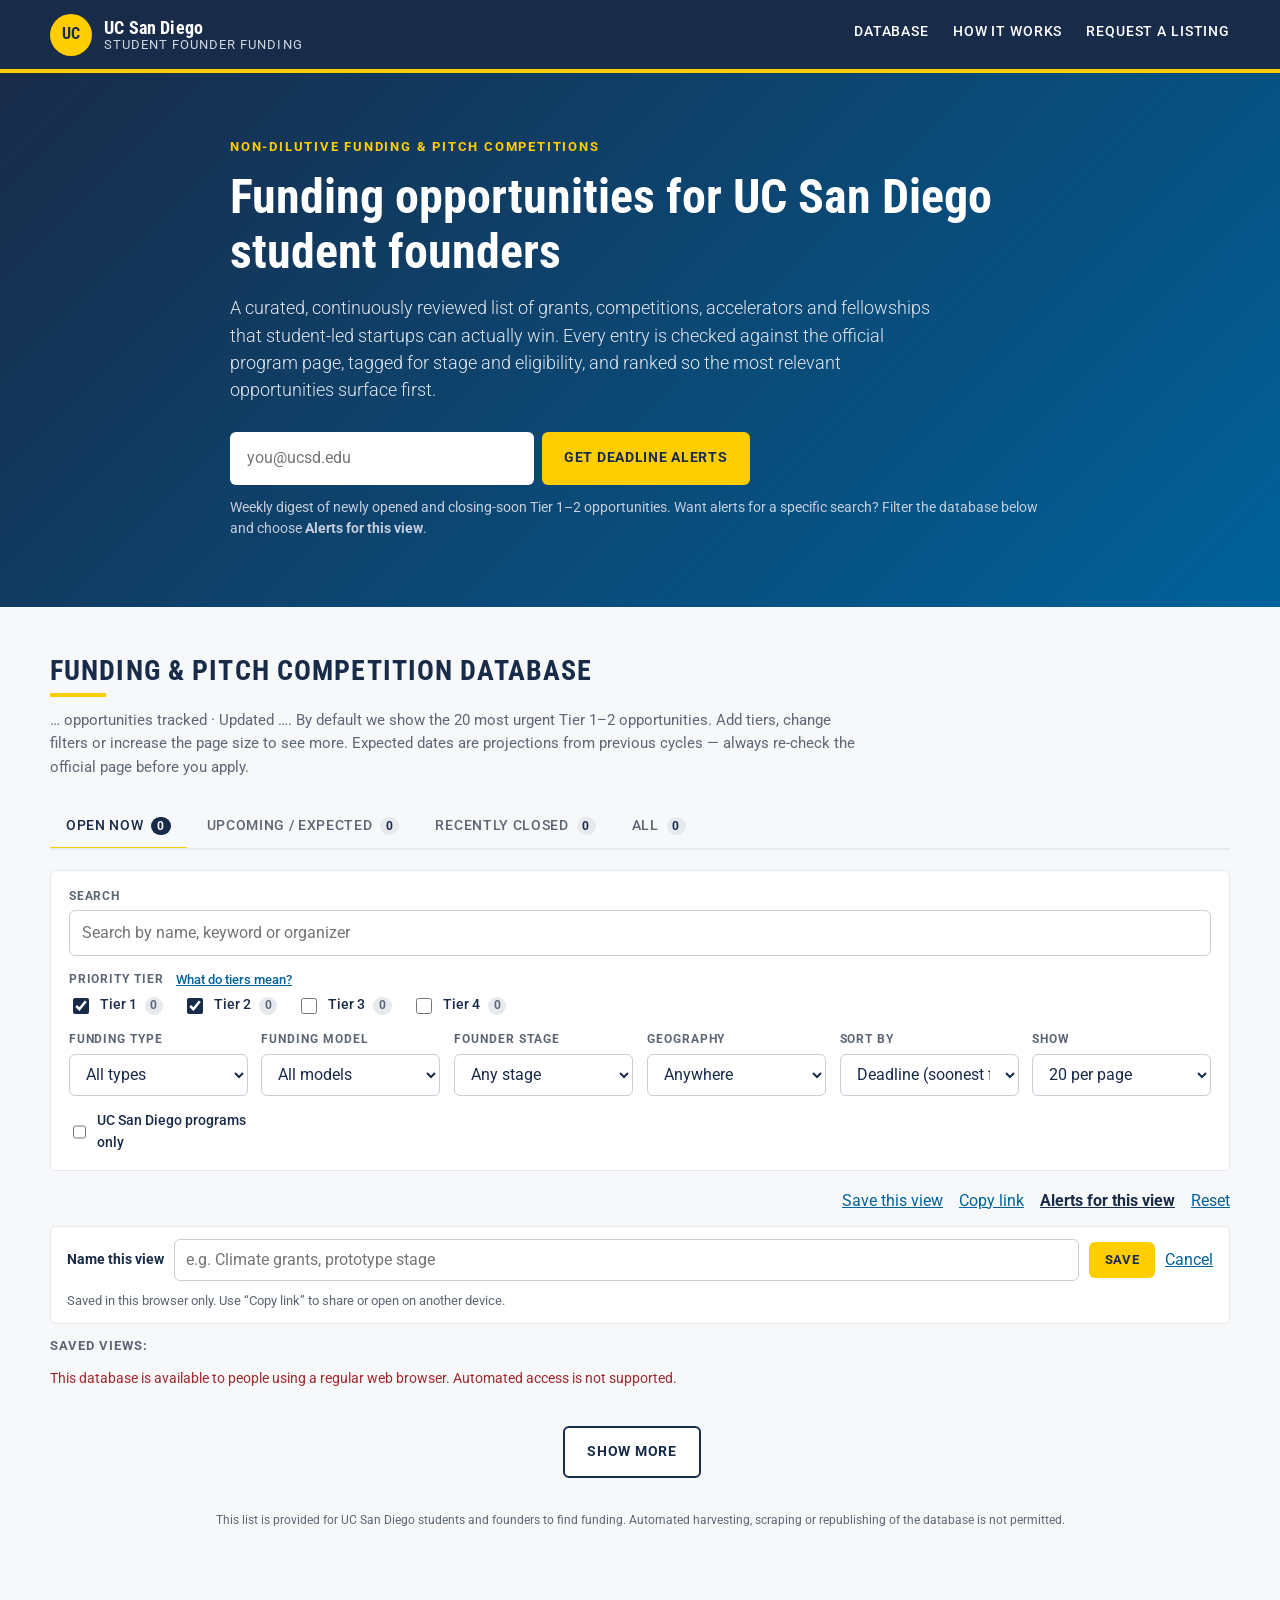
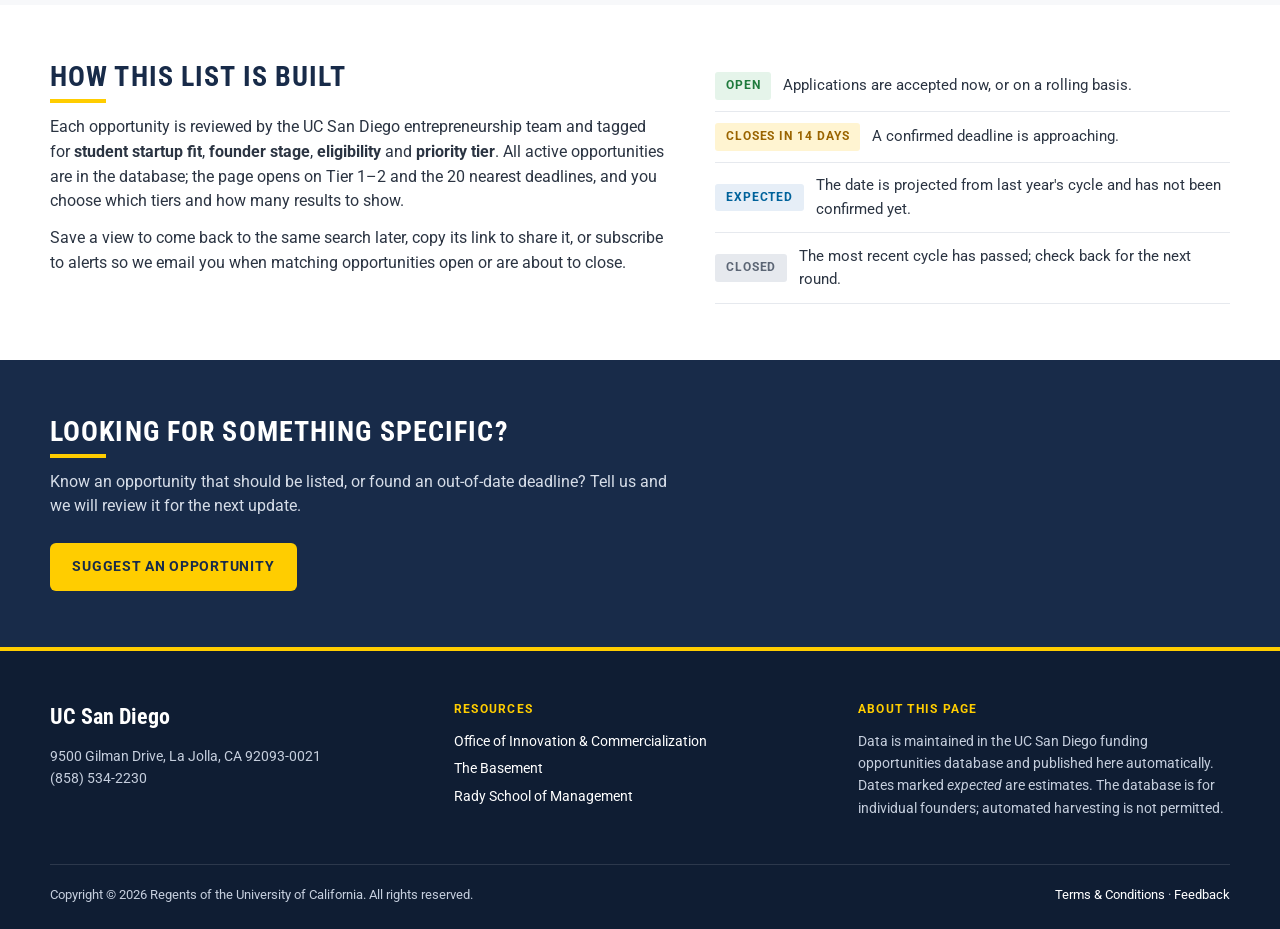
==== commit 024f04c2: "Show all tiers with tier selector, paging, saved views, alerts and scraping deterrents" ====
--- a/index.html
+++ b/index.html
@@ -42,7 +42,7 @@
         <input id="signupEmail" type="email" placeholder="you@ucsd.edu" autocomplete="email" required />
         <button type="submit">Get deadline alerts</button>
       </form>
-      <p class="hero-note" id="signupNote">Weekly digest of newly opened and closing-soon opportunities. No spam.</p>
+      <p class="hero-note" id="signupNote">Weekly digest of newly opened and closing-soon Tier 1–2 opportunities. Want alerts for a specific search? Filter the database below and choose <strong>Alerts for this view</strong>.</p>
     </div>
   </section>
 
@@ -53,6 +53,7 @@
           <h2>Funding &amp; Pitch Competition Database</h2>
           <p class="section-meta">
             <span id="trackedCount">…</span> opportunities tracked · Updated <span id="updatedAt">…</span>.
+            By default we show the 20 most urgent Tier 1–2 opportunities. Add tiers, change filters or increase the page size to see more.
             Expected dates are projections from previous cycles — always re-check the official page before you apply.
           </p>
         </div>
@@ -69,6 +70,28 @@
             <label for="searchInput">Search</label>
             <input id="searchInput" type="search" placeholder="Search by name, keyword or organizer" />
           </div>
+
+          <fieldset class="field field-tiers" id="tierFieldset">
+            <legend>Priority tier
+              <button type="button" class="help-button" id="tierHelpToggle" aria-expanded="false" aria-controls="tierHelp">What do tiers mean?</button>
+            </legend>
+            <div class="tier-options">
+              <label class="checkbox tier-option"><input type="checkbox" name="tier" value="1" checked /> Tier 1 <span class="count" id="countTier1">0</span></label>
+              <label class="checkbox tier-option"><input type="checkbox" name="tier" value="2" checked /> Tier 2 <span class="count" id="countTier2">0</span></label>
+              <label class="checkbox tier-option"><input type="checkbox" name="tier" value="3" /> Tier 3 <span class="count" id="countTier3">0</span></label>
+              <label class="checkbox tier-option"><input type="checkbox" name="tier" value="4" /> Tier 4 <span class="count" id="countTier4">0</span></label>
+            </div>
+            <div id="tierHelp" class="tier-help" hidden>
+              <p>Every opportunity is scored for <strong>student-startup fit</strong> (student/university focus, non-dilutive money, stage match, support offered) and placed in a tier. Tiers are a starting point, not a verdict — a Tier 3 program in your exact sector can beat a generic Tier 1.</p>
+              <dl class="tier-legend">
+                <div><dt><span class="tier-pill tier-1">Tier 1</span> Excellent fit</dt><dd>Built for student or university founders. Non-dilutive grants, prizes or accelerator funding with a clear stage match. Apply to these first.</dd></div>
+                <div><dt><span class="tier-pill tier-2">Tier 2</span> Strong fit</dt><dd>Students are clearly eligible and competitive, but the program is broader (regional, national or industry-wide) or the award is smaller.</dd></div>
+                <div><dt><span class="tier-pill tier-3">Tier 3</span> Moderate fit</dt><dd>Open to students but not focused on them. Often needs traction, a research base or a specific industry. Worth checking if it matches your sector.</dd></div>
+                <div><dt><span class="tier-pill tier-4">Tier 4</span> Secondary</dt><dd>Loosely related, equity-based, or aimed at later-stage or non-student teams. Included for completeness.</dd></div>
+              </dl>
+            </div>
+          </fieldset>
+
           <div class="field">
             <label for="typeFilter">Funding type</label>
             <select id="typeFilter"><option value="">All types</option></select>
@@ -94,6 +117,15 @@
               <option value="title">Name (A–Z)</option>
             </select>
           </div>
+          <div class="field">
+            <label for="pageSizeSelect">Show</label>
+            <select id="pageSizeSelect">
+              <option value="20">20 per page</option>
+              <option value="50">50 per page</option>
+              <option value="100">100 per page</option>
+              <option value="0">All matching</option>
+            </select>
+          </div>
           <div class="field field-toggle">
             <label class="checkbox"><input type="checkbox" id="ucsdOnly" /> UC San Diego programs only</label>
           </div>
@@ -101,19 +133,64 @@
 
         <div class="results-bar">
           <p id="resultsCount" class="results-count">Loading…</p>
-          <button class="link-button" id="resetFilters" type="button">Reset filters</button>
+          <div class="results-actions">
+            <button class="link-button" id="saveViewBtn" type="button">Save this view</button>
+            <button class="link-button" id="copyLinkBtn" type="button">Copy link</button>
+            <button class="link-button link-button-strong" id="alertsBtn" type="button">Alerts for this view</button>
+            <button class="link-button" id="resetFilters" type="button">Reset</button>
+          </div>
+        </div>
+
+        <form id="saveViewForm" class="save-view-form" hidden>
+          <label for="saveViewName">Name this view</label>
+          <input id="saveViewName" type="text" maxlength="60" placeholder="e.g. Climate grants, prototype stage" required />
+          <button type="submit" class="button button-small">Save</button>
+          <button type="button" class="link-button" id="saveViewCancel">Cancel</button>
+          <span class="form-hint">Saved in this browser only. Use “Copy link” to share or open on another device.</span>
+        </form>
+
+        <div id="savedViews" class="saved-views" hidden>
+          <span class="saved-views-label">Saved views:</span>
+          <div id="savedViewsList" class="saved-views-list"></div>
         </div>
 
         <div id="status" class="status" role="status" aria-live="polite"></div>
         <div id="opportunities" class="cards" aria-live="polite"></div>
+        <div class="pager" id="pager" hidden>
+          <button type="button" class="button button-outline" id="showMoreBtn">Show more</button>
+          <span class="pager-note" id="pagerNote"></span>
+        </div>
+        <p class="usage-note">This list is provided for UC San Diego students and founders to find funding. Automated harvesting, scraping or republishing of the database is not permitted.</p>
       </div>
     </section>
+
+    <dialog id="alertDialog" class="dialog" aria-labelledby="alertDialogTitle">
+      <form id="alertForm" method="dialog" novalidate>
+        <h3 id="alertDialogTitle">Get alerts for this view</h3>
+        <p class="dialog-lead">We will email you when opportunities matching your current filters open, are added, or are about to close.</p>
+        <p class="dialog-summary"><strong>Your view:</strong> <span id="alertViewSummary"></span></p>
+        <label for="alertEmail">Email</label>
+        <input id="alertEmail" type="email" autocomplete="email" placeholder="you@ucsd.edu" required />
+        <fieldset class="dialog-fieldset">
+          <legend>Notify me</legend>
+          <label class="checkbox"><input type="checkbox" name="alertKind" value="weekly" checked /> Weekly digest of matching opportunities</label>
+          <label class="checkbox"><input type="checkbox" name="alertKind" value="deadline" checked /> Deadline reminders (14 and 3 days before)</label>
+          <label class="checkbox"><input type="checkbox" name="alertKind" value="new" /> As soon as a new matching opportunity is added</label>
+        </fieldset>
+        <p class="form-error" id="alertError" role="alert"></p>
+        <div class="dialog-actions">
+          <button type="button" class="link-button" id="alertCancel">Cancel</button>
+          <button type="submit" class="button">Subscribe</button>
+        </div>
+      </form>
+    </dialog>
 
     <section id="how-it-works" class="how">
       <div class="container how-grid">
         <div>
           <h2>How this list is built</h2>
-          <p>Each opportunity is reviewed by the UC San Diego entrepreneurship team and tagged for <strong>student startup fit</strong>, <strong>founder stage</strong>, <strong>eligibility</strong> and <strong>priority tier</strong>. Only Tier 1 and Tier 2 opportunities that are currently active appear on this page.</p>
+          <p>Each opportunity is reviewed by the UC San Diego entrepreneurship team and tagged for <strong>student startup fit</strong>, <strong>founder stage</strong>, <strong>eligibility</strong> and <strong>priority tier</strong>. All active opportunities are in the database; the page opens on Tier 1–2 and the 20 nearest deadlines, and you choose which tiers and how many results to show.</p>
+          <p>Save a view to come back to the same search later, copy its link to share it, or subscribe to alerts so we email you when matching opportunities open or are about to close.</p>
         </div>
         <ul class="how-list">
           <li><span class="badge badge-open">Open</span> Applications are accepted now, or on a rolling basis.</li>
@@ -149,7 +226,7 @@
       </div>
       <div>
         <p class="footer-heading">About this page</p>
-        <p>Data is maintained in the UC San Diego funding opportunities database and published here automatically. Dates marked <em>expected</em> are estimates.</p>
+        <p>Data is maintained in the UC San Diego funding opportunities database and published here automatically. Dates marked <em>expected</em> are estimates. The database is for individual founders; automated harvesting is not permitted.</p>
       </div>
     </div>
     <div class="container footer-legal">
--- a/styles.css
+++ b/styles.css
@@ -128,11 +128,65 @@
 .checkbox { display: flex; align-items: center; gap: 0.5rem; text-transform: none !important; letter-spacing: 0 !important; font-weight: 500 !important; font-size: 0.9rem !important; color: var(--text) !important; cursor: pointer; }
 .checkbox input { width: 1rem; height: 1rem; accent-color: var(--ucsd-navy); }
 
-.results-bar { display: flex; justify-content: space-between; align-items: center; margin: 1.1rem 0 0.75rem; }
+/* Tier selector */
+.field-tiers { grid-column: 1 / -1; border: none; padding: 0; margin: 0; min-width: 0; }
+.field-tiers legend { display: flex; align-items: center; gap: 0.75rem; flex-wrap: wrap; padding: 0; margin-bottom: 0.3rem; font-size: 0.75rem; text-transform: uppercase; letter-spacing: 0.08em; font-weight: 700; color: var(--ucsd-gray-600); }
+.help-button { background: none; border: none; padding: 0; color: var(--ucsd-blue); text-decoration: underline; cursor: pointer; text-transform: none; letter-spacing: 0; font-weight: 500; font-size: 0.8rem; }
+.tier-options { display: flex; flex-wrap: wrap; gap: 0.5rem 1.25rem; }
+.tier-option .count { display: inline-block; min-width: 1.6em; padding: 0 0.4em; border-radius: 999px; background: var(--ucsd-gray-200); color: var(--ucsd-gray-600); font-size: 0.72rem; font-weight: 700; text-align: center; }
+.tier-help { margin-top: 0.85rem; padding: 1rem 1.1rem; background: var(--ucsd-sand); border-left: 4px solid var(--ucsd-gold); border-radius: var(--radius); font-size: 0.92rem; color: var(--ucsd-gray-800); }
+.tier-help p { margin-bottom: 0.75rem; }
+.tier-legend { display: grid; grid-template-columns: repeat(auto-fit, minmax(230px, 1fr)); gap: 0.75rem 1.5rem; margin: 0; }
+.tier-legend dt { font-weight: 700; color: var(--ucsd-navy); display: flex; align-items: center; gap: 0.5rem; margin-bottom: 0.2rem; }
+.tier-legend dd { margin: 0; font-size: 0.88rem; }
+.tier-pill { display: inline-block; padding: 0.15rem 0.55rem; border-radius: 3px; font-size: 0.72rem; font-weight: 700; text-transform: uppercase; letter-spacing: 0.06em; white-space: nowrap; }
+.tier-pill.tier-1 { background: var(--ucsd-navy); color: var(--ucsd-gold); }
+.tier-pill.tier-2 { background: #e6eef7; color: var(--ucsd-blue); }
+.tier-pill.tier-3 { background: var(--ucsd-gray-200); color: var(--ucsd-gray-800); }
+.tier-pill.tier-4 { background: #fff; color: var(--ucsd-gray-600); border: 1px solid var(--ucsd-gray-400); }
+
+.results-bar { display: flex; justify-content: space-between; align-items: center; margin: 1.1rem 0 0.75rem; gap: 1rem; flex-wrap: wrap; }
 .results-count { margin: 0; color: var(--muted); font-size: 0.95rem; }
+.results-actions { display: flex; gap: 1rem; flex-wrap: wrap; }
 .link-button { background: none; border: none; color: var(--ucsd-blue); cursor: pointer; text-decoration: underline; padding: 0; }
+.link-button-strong { font-weight: 700; color: var(--ucsd-navy); }
 .status { color: var(--muted); font-size: 0.9rem; margin-bottom: 0.75rem; }
 .status.is-error { color: var(--danger); }
+
+/* Saved views */
+.save-view-form { display: flex; align-items: center; gap: 0.6rem; flex-wrap: wrap; background: #fff; border: 1px solid var(--ucsd-gray-200); border-radius: var(--radius); padding: 0.75rem 1rem; margin-bottom: 0.75rem; }
+.save-view-form label { font-size: 0.85rem; font-weight: 700; color: var(--ucsd-navy); }
+.save-view-form input { flex: 1 1 220px; padding: 0.5rem 0.7rem; border: 1px solid #c8cfd9; border-radius: var(--radius); }
+.form-hint { flex-basis: 100%; font-size: 0.8rem; color: var(--muted); }
+.button-small { padding: 0.5rem 1rem; font-size: 0.8rem; }
+.button-outline { background: #fff; color: var(--ucsd-navy); border: 2px solid var(--ucsd-navy); }
+.button-outline:hover { background: var(--ucsd-navy); color: #fff; }
+.saved-views { display: flex; align-items: center; gap: 0.6rem; flex-wrap: wrap; margin-bottom: 0.75rem; }
+.saved-views-label { font-size: 0.8rem; text-transform: uppercase; letter-spacing: 0.08em; font-weight: 700; color: var(--ucsd-gray-600); }
+.saved-views-list { display: flex; gap: 0.5rem; flex-wrap: wrap; }
+.saved-view { display: inline-flex; align-items: stretch; border: 1px solid var(--ucsd-gray-400); border-radius: 999px; background: #fff; overflow: hidden; }
+.saved-view-apply { background: none; border: none; padding: 0.3rem 0.4rem 0.3rem 0.85rem; color: var(--ucsd-navy); font-weight: 500; font-size: 0.85rem; cursor: pointer; }
+.saved-view-apply:hover { background: var(--ucsd-gray-100); text-decoration: underline; }
+.saved-view-remove { background: none; border: none; border-left: 1px solid var(--ucsd-gray-200); padding: 0 0.6rem; color: var(--ucsd-gray-600); cursor: pointer; font-size: 1rem; line-height: 1; }
+.saved-view-remove:hover { background: var(--danger-bg); color: var(--danger); }
+
+/* Pager */
+.pager { display: flex; align-items: center; justify-content: center; gap: 1rem; flex-wrap: wrap; margin-top: 1.5rem; }
+.pager-note { color: var(--muted); font-size: 0.9rem; }
+.usage-note { margin-top: 2rem; font-size: 0.78rem; color: var(--ucsd-gray-600); text-align: center; }
+
+/* Alerts dialog */
+.dialog { border: none; border-radius: var(--radius); border-top: 5px solid var(--ucsd-gold); padding: 1.75rem 2rem; max-width: 520px; width: calc(100% - 2rem); box-shadow: 0 20px 60px rgba(15, 29, 51, 0.35); color: var(--text); }
+.dialog::backdrop { background: rgba(15, 29, 51, 0.55); }
+.dialog h3 { font-size: 1.4rem; color: var(--ucsd-navy); text-transform: uppercase; letter-spacing: 0.03em; margin-bottom: 0.5rem; }
+.dialog-lead { color: var(--ucsd-gray-800); font-size: 0.95rem; }
+.dialog-summary { background: var(--ucsd-gray-100); border-left: 3px solid var(--ucsd-navy); padding: 0.6rem 0.8rem; font-size: 0.9rem; border-radius: 0 var(--radius) var(--radius) 0; }
+.dialog label:not(.checkbox) { display: block; font-size: 0.75rem; text-transform: uppercase; letter-spacing: 0.08em; font-weight: 700; color: var(--ucsd-gray-600); margin: 1rem 0 0.3rem; }
+.dialog input[type="email"] { width: 100%; padding: 0.65rem 0.8rem; border: 1px solid #c8cfd9; border-radius: var(--radius); }
+.dialog-fieldset { border: none; padding: 0; margin: 1rem 0 0; display: flex; flex-direction: column; gap: 0.45rem; }
+.dialog-fieldset legend { font-size: 0.75rem; text-transform: uppercase; letter-spacing: 0.08em; font-weight: 700; color: var(--ucsd-gray-600); padding: 0; margin-bottom: 0.4rem; }
+.form-error { color: var(--danger); font-size: 0.88rem; min-height: 1.2em; margin: 0.75rem 0 0; }
+.dialog-actions { display: flex; justify-content: flex-end; align-items: center; gap: 1.25rem; margin-top: 1rem; }
 
 /* Cards */
 .cards { display: grid; gap: 1rem; }
@@ -179,7 +233,7 @@
 .card-foot { display: flex; justify-content: space-between; align-items: center; margin-top: 1rem; gap: 1rem; flex-wrap: wrap; }
 .card-link { font-weight: 700; color: var(--ucsd-blue); text-decoration: none; text-transform: uppercase; letter-spacing: 0.05em; font-size: 0.85rem; }
 .card-link:hover { text-decoration: underline; }
-.card-tier { font-size: 0.8rem; color: var(--muted); }
+.card-tier { font-size: 0.72rem; }
 
 .empty { background: #fff; border: 1px dashed var(--ucsd-gray-400); border-radius: var(--radius); padding: 2rem; text-align: center; color: var(--muted); }
 
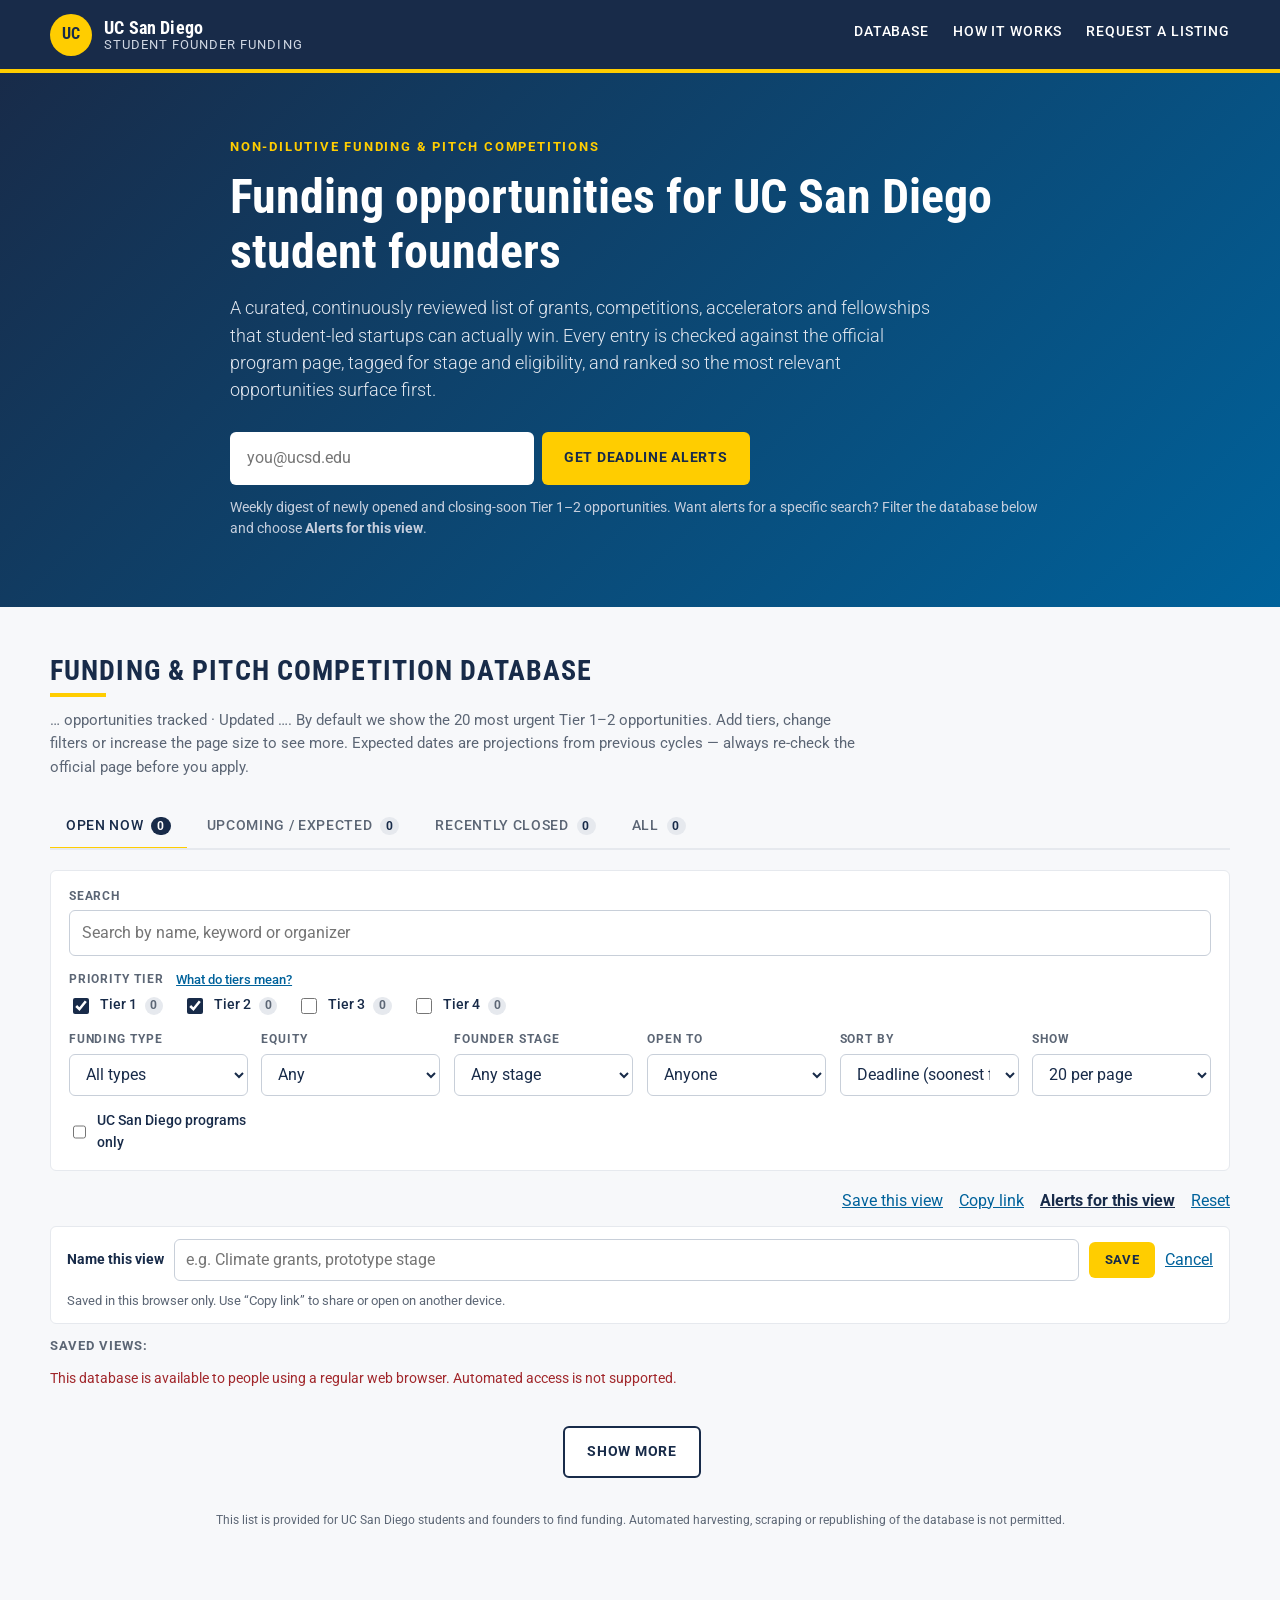
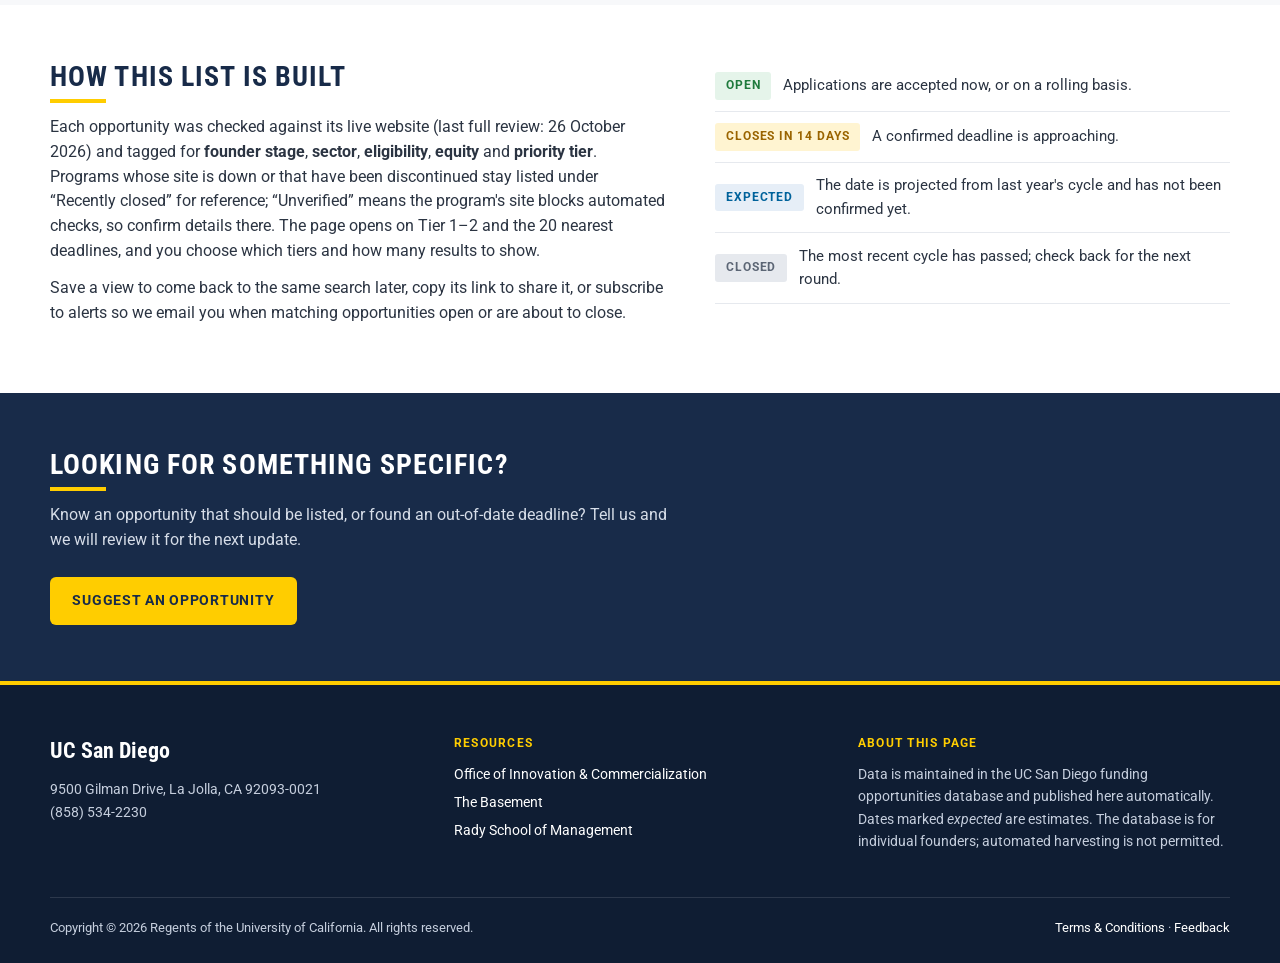
==== commit 6685440b: "Switch site to 20261026 curated opportunities schema - Shared field mapping (scripts/opportunity-map" ====
--- a/index.html
+++ b/index.html
@@ -97,16 +97,16 @@
             <select id="typeFilter"><option value="">All types</option></select>
           </div>
           <div class="field">
-            <label for="modelFilter">Funding model</label>
-            <select id="modelFilter"><option value="">All models</option></select>
+            <label for="modelFilter">Equity</label>
+            <select id="modelFilter"><option value="">Any</option></select>
           </div>
           <div class="field">
             <label for="stageFilter">Founder stage</label>
             <select id="stageFilter"><option value="">Any stage</option></select>
           </div>
           <div class="field">
-            <label for="geoFilter">Geography</label>
-            <select id="geoFilter"><option value="">Anywhere</option></select>
+            <label for="geoFilter">Open to</label>
+            <select id="geoFilter"><option value="">Anyone</option></select>
           </div>
           <div class="field">
             <label for="sortSelect">Sort by</label>
@@ -189,7 +189,7 @@
       <div class="container how-grid">
         <div>
           <h2>How this list is built</h2>
-          <p>Each opportunity is reviewed by the UC San Diego entrepreneurship team and tagged for <strong>student startup fit</strong>, <strong>founder stage</strong>, <strong>eligibility</strong> and <strong>priority tier</strong>. All active opportunities are in the database; the page opens on Tier 1–2 and the 20 nearest deadlines, and you choose which tiers and how many results to show.</p>
+          <p>Each opportunity was checked against its live website (last full review: 26 October 2026) and tagged for <strong>founder stage</strong>, <strong>sector</strong>, <strong>eligibility</strong>, <strong>equity</strong> and <strong>priority tier</strong>. Programs whose site is down or that have been discontinued stay listed under “Recently closed” for reference; “Unverified” means the program's site blocks automated checks, so confirm details there. The page opens on Tier 1–2 and the 20 nearest deadlines, and you choose which tiers and how many results to show.</p>
           <p>Save a view to come back to the same search later, copy its link to share it, or subscribe to alerts so we email you when matching opportunities open or are about to close.</p>
         </div>
         <ul class="how-list">
--- a/styles.css
+++ b/styles.css
@@ -213,6 +213,8 @@
 .badge-group { display: flex; gap: 0.4rem; flex-wrap: wrap; }
 
 .card-summary { margin: 0.85rem 0 1rem; color: var(--ucsd-gray-800); }
+.card-summary + .card-notes { margin-top: -0.5rem; }
+.card-notes { margin: 0 0 1rem; color: var(--muted); font-size: 0.9rem; font-style: italic; }
 
 .card-facts { display: grid; grid-template-columns: repeat(auto-fit, minmax(180px, 1fr)); gap: 0.75rem 1.5rem; padding: 0.9rem 0; border-top: 1px solid var(--ucsd-gray-200); border-bottom: 1px solid var(--ucsd-gray-200); }
 .fact-label { display: block; font-size: 0.7rem; text-transform: uppercase; letter-spacing: 0.1em; color: var(--ucsd-gray-600); font-weight: 700; margin-bottom: 0.15rem; }
